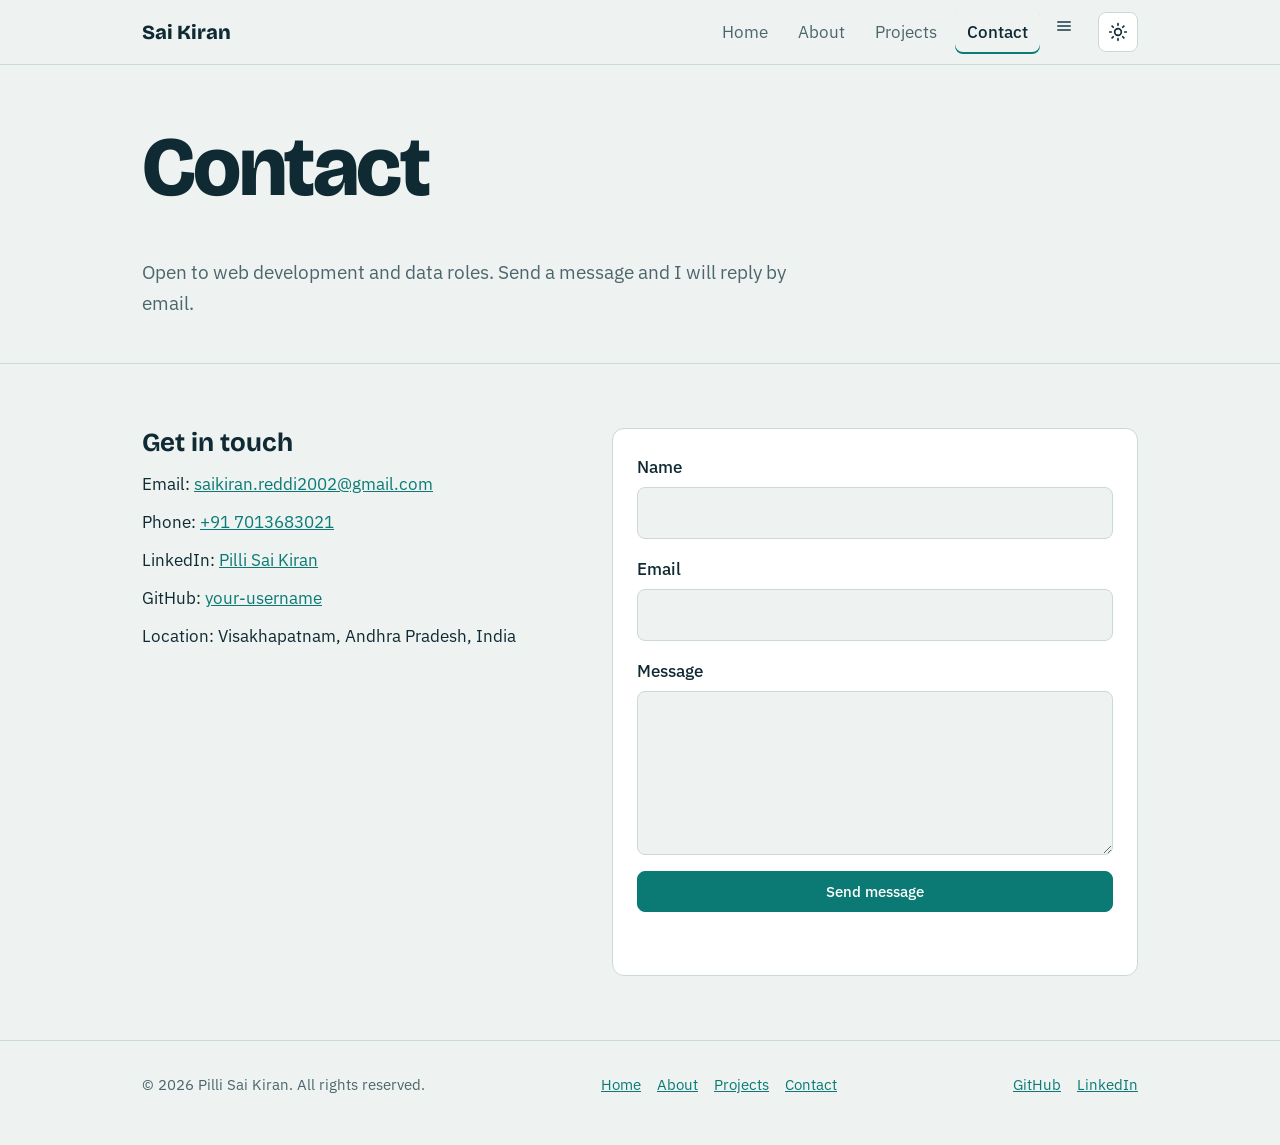
==== contact.html @ 70fbb4d5 "Add files via upload" ====
<!DOCTYPE html>
<html lang="en">
<head>
<meta charset="utf-8">
<meta name="viewport" content="width=device-width, initial-scale=1">
<title>Contact | Pilli Sai Kiran</title>
<meta name="description" content="Contact Pilli Sai Kiran by email, phone or the contact form.">
<link rel="preconnect" href="https://fonts.googleapis.com">
<link href="https://fonts.googleapis.com/css2?family=Bricolage+Grotesque:wght@500;700;800&family=IBM+Plex+Sans:wght@400;500&display=swap" rel="stylesheet">
<link rel="stylesheet" href="css/style.css">
</head>
<body>
<a class="skip" href="#main">Skip to content</a>
<header class="site-header"><div class="wrap bar">
<a class="logo" href="index.html">Sai Kiran</a>
<nav class="nav" id="nav" aria-label="Main"><a href="index.html">Home</a><a href="about.html">About</a><a href="projects.html">Projects</a><a href="contact.html" aria-current="page">Contact</a><div class="more"><button type="button" class="more-btn" id="more-btn" aria-expanded="false" aria-controls="more-menu" aria-label="More pages"><span class="more-label">More pages</span><svg width="16" height="16" viewBox="0 0 16 16" aria-hidden="true" focusable="false"><path d="M2 4h12M2 8h12M2 12h12" fill="none" stroke="currentColor" stroke-width="2" stroke-linecap="round" stroke-linejoin="round"/></svg></button><ul class="more-menu" id="more-menu" hidden><li><a href="skills.html">Skills</a></li><li><a href="resume.html">Resume</a></li><li><a href="blog.html">Blog preview</a></li><li><a href="testimonials.html">Testimonials</a></li></ul></div></nav>
<button type="button" class="theme-btn" id="theme-btn" aria-label="Switch to dark theme"><svg class="sun" width="20" height="20" viewBox="0 0 24 24" aria-hidden="true" focusable="false" fill="none" stroke="currentColor" stroke-width="2" stroke-linecap="round" stroke-linejoin="round"><circle cx="12" cy="12" r="4"/><path d="M12 2v2M12 20v2M4.93 4.93l1.41 1.41M17.66 17.66l1.41 1.41M2 12h2M20 12h2M4.93 19.07l1.41-1.41M17.66 6.34l1.41-1.41"/></svg><svg class="moon" width="20" height="20" viewBox="0 0 24 24" aria-hidden="true" focusable="false" fill="none" stroke="currentColor" stroke-width="2" stroke-linecap="round" stroke-linejoin="round"><path d="M21 12.8A9 9 0 1 1 11.2 3a7 7 0 0 0 9.8 9.8z"/></svg></button>
<button type="button" class="menu-btn" id="menu-btn" aria-expanded="false" aria-controls="nav">Menu</button>
</div></header>
<main id="main">
<div class="wrap page-title"><h1>Contact</h1><p>Open to web development and data roles. Send a message and I will reply by email.</p></div>
<section class="section" aria-label="Contact details and form"><div class="wrap contact">
<div class="reveal"><h2 style="font-size:26px">Get in touch</h2><ul>
<li>Email: <a href="mailto:saikiran.reddi2002@gmail.com">saikiran.reddi2002@gmail.com</a></li>
<li>Phone: <a href="tel:+917013683021">+91 7013683021</a></li>
<li>LinkedIn: <a href="https://www.linkedin.com/in/pilli-saikiran-500a61235" target="_blank" rel="noopener">Pilli Sai Kiran</a></li>
<li>GitHub: <a href="https://github.com/your-username" target="_blank" rel="noopener">your-username</a></li>
<li>Location: Visakhapatnam, Andhra Pradesh, India</li></ul></div>
<form class="card reveal" id="contact-form" novalidate>
<label for="name">Name</label><input id="name" name="name" autocomplete="name" required>
<label for="email">Email</label><input id="email" name="email" type="email" autocomplete="email" required>
<label for="message">Message</label><textarea id="message" name="message" rows="5" required></textarea>
<button class="btn-primary" type="submit">Send message</button>
<p class="status" id="form-status" role="status"></p>
</form></div></section>
</main>
<footer class="site-footer"><div class="wrap">
<p>© 2026 Pilli Sai Kiran. All rights reserved.</p>
<ul aria-label="Footer"><li><a href="index.html">Home</a></li><li><a href="about.html">About</a></li><li><a href="projects.html">Projects</a></li><li><a href="contact.html">Contact</a></li></ul>
<ul aria-label="Profiles"><li><a href="https://github.com/your-username" target="_blank" rel="noopener">GitHub</a></li><li><a href="https://www.linkedin.com/in/pilli-saikiran-500a61235" target="_blank" rel="noopener">LinkedIn</a></li></ul>
</div></footer>
<script src="js/script.js"></script>
</body>
</html>
---- css/style.css ----
/* Design tokens */
:root{--bg:#EEF3F1;--card:#fff;--ink:#0F2A33;--mute:#4D656C;--line:#CBD9D6;--acc:#0B7A75;--acc-ink:#fff;--warm:#D9532B;
--head:"Bricolage Grotesque","Trebuchet MS",sans-serif;--body:"IBM Plex Sans",system-ui,sans-serif;--r:12px}
@media (prefers-color-scheme:dark){:root:not([data-theme="light"]){--bg:#0F1C1F;--card:#162A2E;--ink:#E6EFEC;--mute:#9DB4B1;--line:#2A4448;--acc:#4FC3BB;--acc-ink:#0F1C1F;--warm:#FF8A65;color-scheme:dark}}
:root[data-theme="dark"]{--bg:#0F1C1F;--card:#162A2E;--ink:#E6EFEC;--mute:#9DB4B1;--line:#2A4448;--acc:#4FC3BB;--acc-ink:#0F1C1F;--warm:#FF8A65;color-scheme:dark}
/* Base */
*{box-sizing:border-box}
html{scroll-behavior:smooth;scroll-padding-top:72px}
body{margin:0;background:var(--bg);color:var(--ink);font:400 17px/1.65 var(--body)}
h1,h2,h3{font-family:var(--head);line-height:1.12;margin:0 0 .5em}
h1{font-size:clamp(42px,8vw,84px);font-weight:800;letter-spacing:-.03em}
h2{font-size:clamp(28px,4.5vw,40px);font-weight:700}
h3{font-size:21px;font-weight:700}
p{margin:0 0 1em}a{color:var(--acc)}
img{max-width:100%;height:auto;display:block}
:focus-visible{outline:3px solid var(--warm);outline-offset:3px}
.skip{position:absolute;left:-999px;top:8px;background:var(--ink);color:var(--bg);padding:8px 14px;z-index:20}.skip:focus{left:8px}
.wrap{max-width:1040px;margin:0 auto;padding:0 22px}
.muted{color:var(--mute)}
/* Header */
.site-header{position:sticky;top:0;z-index:10;background:var(--bg);border-bottom:1px solid var(--line)}
.bar{display:flex;align-items:center;gap:16px;min-height:64px}
.logo{font:800 20px var(--head);color:var(--ink);text-decoration:none;margin-right:auto}
.nav{display:flex;gap:6px}
.nav a{color:var(--mute);text-decoration:none;padding:8px 12px;border-radius:8px}
.nav a:hover{color:var(--ink);background:var(--card)}
.nav a[aria-current="page"]{color:var(--ink);font-weight:500;box-shadow:inset 0 -2px var(--acc)}
.menu-btn{display:none}
/* Buttons */
.btn,button{font:500 15px var(--body);cursor:pointer;border-radius:8px;border:1px solid var(--line);background:var(--card);color:var(--ink);padding:10px 18px;text-decoration:none;display:inline-block;transition:background .2s,border-color .2s}
.btn:hover,button:hover{border-color:var(--acc)}
.btn-primary{background:var(--acc);color:var(--acc-ink);border-color:var(--acc)}
.btn-primary:hover{filter:brightness(1.1)}
.btn-ghost{background:transparent;border-color:var(--ink)}
.actions{display:flex;gap:12px;flex-wrap:wrap;margin-top:24px}
/* Layout */
.section{padding:64px 0;border-top:1px solid var(--line)}
.hero{padding:80px 22px 64px;display:grid;grid-template-columns:1fr 200px;gap:40px;align-items:center}
.hero h1 span{display:block;color:var(--acc)}
.hero .intro{font-size:19px;color:var(--mute);max-width:54ch}
.hero img{border-radius:28px;object-fit:cover;aspect-ratio:4/5;height:auto}
.grid{display:grid;grid-template-columns:repeat(auto-fit,minmax(280px,1fr));gap:20px}
.card{background:var(--card);border:1px solid var(--line);border-radius:var(--r);padding:24px;display:flex;flex-direction:column}
.card p{color:var(--mute)}
.card .meta{margin-top:auto}
.tags{display:flex;flex-wrap:wrap;gap:8px;list-style:none;padding:0;margin:0}
.tags li{font-size:14px;padding:4px 12px;border:1px solid var(--line);border-radius:999px;background:var(--bg)}
.card .tags{margin-top:12px}
.stack h3{margin-top:24px}
.list{padding-left:20px;margin:0}.list li{margin-bottom:8px}
.page-title{padding:56px 22px 24px}
.page-title p{max-width:60ch;color:var(--mute);font-size:19px}
/* Filter */
.filters{display:flex;gap:8px;flex-wrap:wrap;margin-bottom:24px}
.filters button[aria-pressed="true"]{background:var(--ink);color:var(--bg);border-color:var(--ink)}
[hidden]{display:none!important}
/* Contact */
.contact{display:grid;grid-template-columns:1fr 1.2fr;gap:32px}
.contact ul{list-style:none;padding:0;margin:0;display:grid;gap:10px}
label{display:block;font-weight:500;margin-bottom:6px}
input,textarea{width:100%;font:inherit;color:var(--ink);background:var(--bg);border:1px solid var(--line);border-radius:8px;padding:11px 12px;margin-bottom:16px}
input:focus,textarea:focus{border-color:var(--acc)}
.status{min-height:1.6em;margin:12px 0 0;color:var(--mute)}.status.err{color:var(--warm)}
/* Footer */
.site-footer{border-top:1px solid var(--line);padding:32px 0;color:var(--mute);font-size:15px}
.site-footer .wrap{display:flex;flex-wrap:wrap;gap:16px 32px;justify-content:space-between}
.site-footer ul{list-style:none;display:flex;gap:16px;flex-wrap:wrap;padding:0;margin:0}
/* Reveal on scroll */
.reveal{opacity:0;transform:translateY(16px);transition:opacity .5s,transform .5s}
.reveal.in{opacity:1;transform:none}
@media (prefers-reduced-motion:reduce){html{scroll-behavior:auto}.reveal{opacity:1;transform:none;transition:none}}
/* Responsive */
@media (max-width:820px){.hero{grid-template-columns:1fr}.hero img{width:120px;order:-1}.contact{grid-template-columns:1fr}}
@media (max-width:680px){
.menu-btn{display:inline-block}
.nav{display:none;position:absolute;top:64px;left:0;right:0;background:var(--bg);border-bottom:1px solid var(--line);flex-direction:column;padding:10px 22px}
.nav.open{display:flex}}

/* More-pages dropdown */
.more{position:relative}
.more-btn{background:transparent;border:0;color:var(--mute);padding:8px 10px;display:inline-flex;align-items:center;gap:4px}
.more-btn:hover{color:var(--ink);background:var(--card)}
.more-btn.active{color:var(--ink);box-shadow:inset 0 -2px var(--acc)}
.more-label{position:absolute;width:1px;height:1px;overflow:hidden;clip:rect(0 0 0 0);white-space:nowrap}
.more-menu{position:absolute;right:0;top:calc(100% + 8px);min-width:200px;margin:0;padding:6px;list-style:none;background:var(--card);border:1px solid var(--line);border-radius:10px;box-shadow:0 10px 30px rgba(0,0,0,.15)}
.nav .more-menu a{display:block;padding:9px 12px;color:var(--ink)}
.nav .more-menu a:hover{background:var(--bg)}
.card.placeholder{border-style:dashed}
@media (max-width:680px){
.more-label{position:static;width:auto;height:auto;clip:auto;margin-right:auto}
.more-btn{width:100%;text-align:left;padding:8px 12px}
.more-menu{position:static;box-shadow:none;border:0;background:transparent;padding:0 0 0 12px;min-width:0}}

/* Theme toggle icons: show the icon of the current theme */
.theme-btn{display:inline-flex;align-items:center;justify-content:center;padding:9px}
.theme-btn .moon{display:none}
:root[data-theme="dark"] .theme-btn .sun{display:none}
:root[data-theme="dark"] .theme-btn .moon{display:block}
@media (prefers-color-scheme:dark){
:root:not([data-theme="light"]) .theme-btn .sun{display:none}
:root:not([data-theme="light"]) .theme-btn .moon{display:block}}
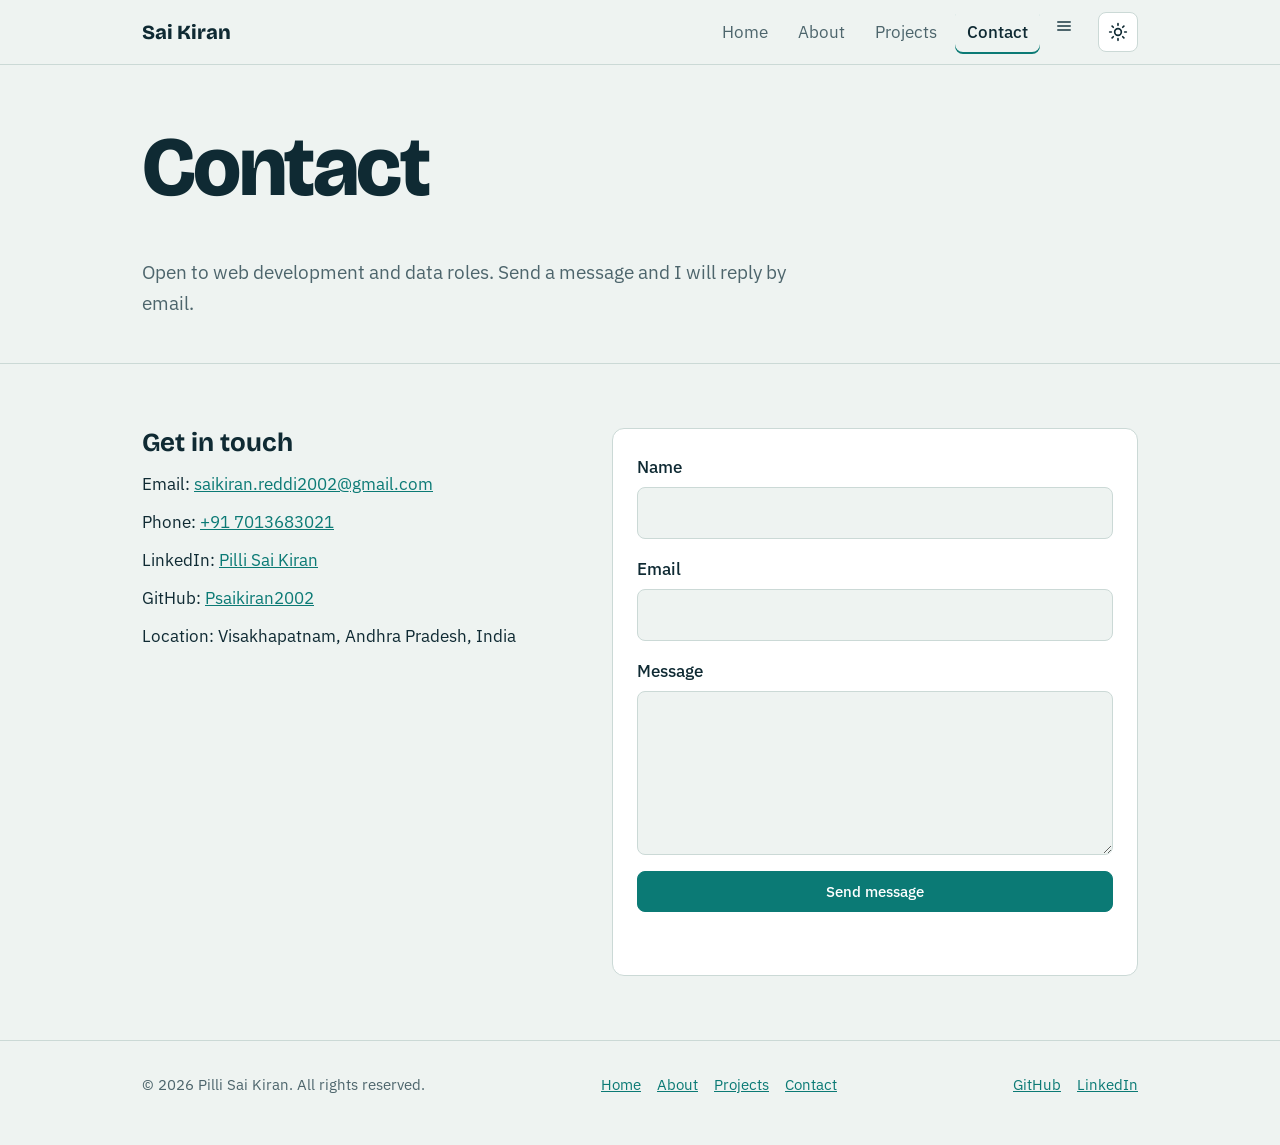
==== commit 6fdb62ae: "Update GitHub link in contact.html" ====
--- a/contact.html
+++ b/contact.html
@@ -24,7 +24,7 @@
 <li>Email: <a href="mailto:saikiran.reddi2002@gmail.com">saikiran.reddi2002@gmail.com</a></li>
 <li>Phone: <a href="tel:+917013683021">+91 7013683021</a></li>
 <li>LinkedIn: <a href="https://www.linkedin.com/in/pilli-saikiran-500a61235" target="_blank" rel="noopener">Pilli Sai Kiran</a></li>
-<li>GitHub: <a href="https://github.com/your-username" target="_blank" rel="noopener">your-username</a></li>
+<li>GitHub: <a href="https://github.com/Psaikiran2002" target="_blank" rel="noopener">Psaikiran2002</a></li>
 <li>Location: Visakhapatnam, Andhra Pradesh, India</li></ul></div>
 <form class="card reveal" id="contact-form" novalidate>
 <label for="name">Name</label><input id="name" name="name" autocomplete="name" required>
@@ -37,7 +37,7 @@
 <footer class="site-footer"><div class="wrap">
 <p>© 2026 Pilli Sai Kiran. All rights reserved.</p>
 <ul aria-label="Footer"><li><a href="index.html">Home</a></li><li><a href="about.html">About</a></li><li><a href="projects.html">Projects</a></li><li><a href="contact.html">Contact</a></li></ul>
-<ul aria-label="Profiles"><li><a href="https://github.com/your-username" target="_blank" rel="noopener">GitHub</a></li><li><a href="https://www.linkedin.com/in/pilli-saikiran-500a61235" target="_blank" rel="noopener">LinkedIn</a></li></ul>
+<ul aria-label="Profiles"><li><a href="https://www.linkedin.com/in/pilli-saikiran-500a61235" target="_blank" rel="noopener">GitHub</a></li><li><a href="https://www.linkedin.com/in/pilli-saikiran-500a61235" target="_blank" rel="noopener">LinkedIn</a></li></ul>
 </div></footer>
 <script src="js/script.js"></script>
 </body>
